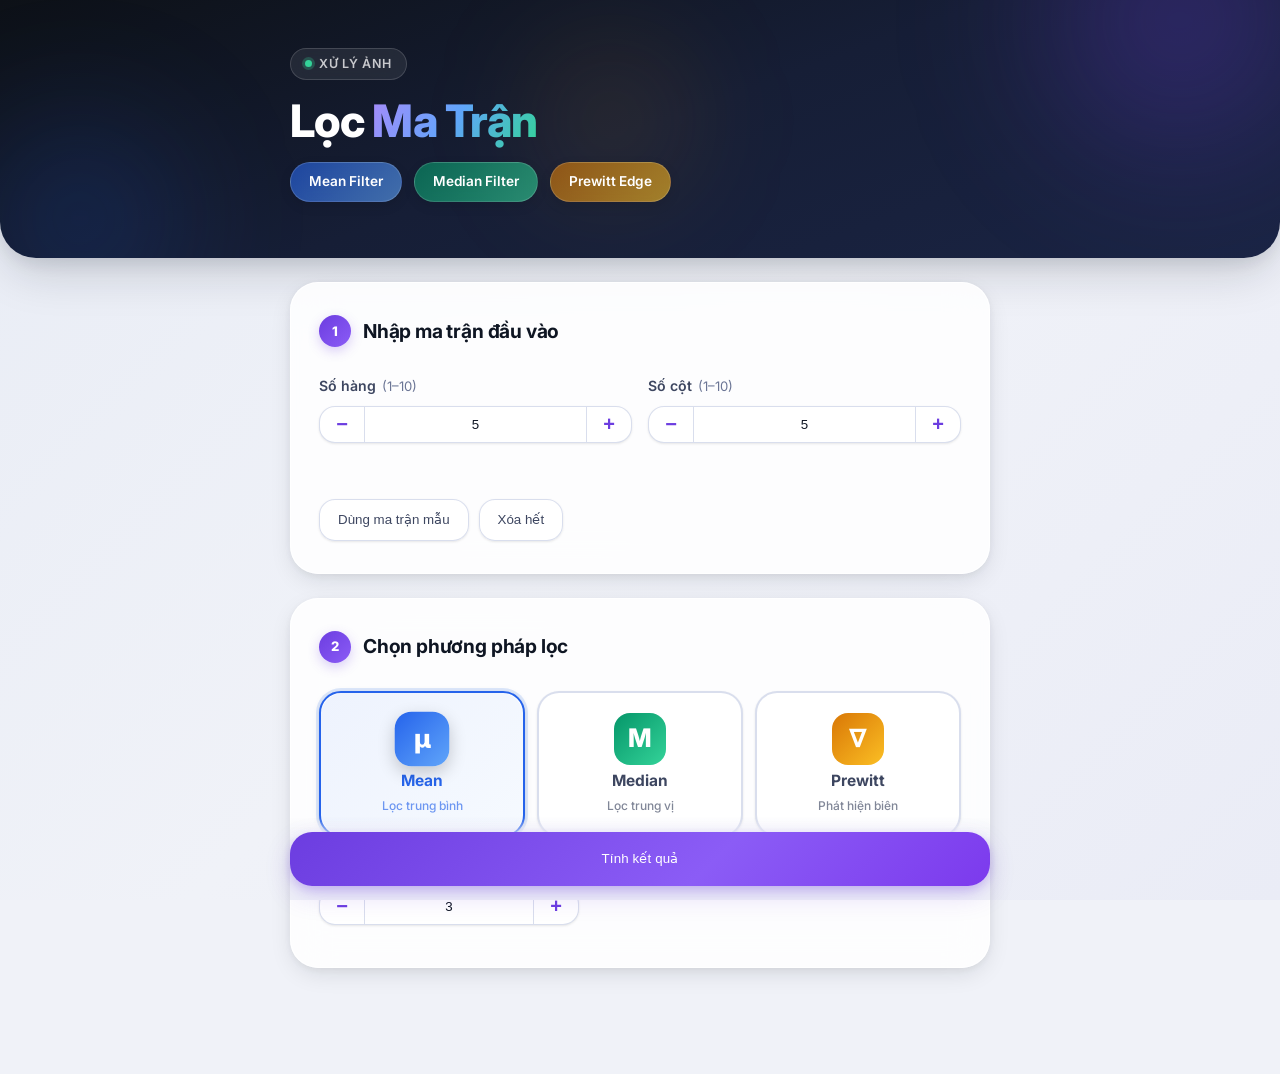
==== frontend/index.html @ 644b6570 "Add files via upload" ====
<!DOCTYPE html>
<html lang="vi">

<head>
    <meta charset="utf-8">
    <meta name="viewport" content="width=device-width, initial-scale=1, viewport-fit=cover">
    <title>Lọc Ma Trận — Mean · Median · Prewitt</title>
    <meta name="description" content="Công cụ lọc ma trận trực quan: Mean Filter, Median Filter và Prewitt Edge Detection với xem từng bước tính toán.">
    <link href="https://fonts.googleapis.com/css2?family=Inter:wght@400;500;600;700;800&display=swap" rel="stylesheet">
    <link rel="stylesheet" href="style.css">
</head>

<body>
    <!-- HERO HEADER -->
    <header class="hero">
        <div class="hero-bg-orb orb1"></div>
        <div class="hero-bg-orb orb2"></div>
        <div class="hero-bg-orb orb3"></div>
        <div class="wrap hero-content">
            <div class="hero-badge">
                <span class="badge-dot"></span>
                Xử lý ảnh
            </div>
            <h1>Lọc <span class="hero-accent">Ma Trận</span></h1>
            <div class="hero-chips">
                <span class="chip">Mean Filter</span>
                <span class="chip">Median Filter</span>
                <span class="chip">Prewitt Edge</span>
            </div>
        </div>
    </header>

    <main class="wrap">

        <!-- STEP 1: MATRIX INPUT -->
        <section class="card" id="step1">
            <h2>
                <span class="step-badge">1</span>
                Nhập ma trận đầu vào
            </h2>

            <div class="row">
                <div class="field-group">
                    <label for="rows">
                        Số hàng <span class="range-hint">(1–10)</span>
                    </label>
                    <div class="step">
                        <button type="button" class="step-btn" aria-label="Giảm số hàng">−</button>
                        <input id="rows" type="number" min="1" max="10" value="5">
                        <button type="button" class="step-btn" aria-label="Tăng số hàng">+</button>
                    </div>
                </div>
                <div class="field-group">
                    <label for="cols">
                        Số cột <span class="range-hint">(1–10)</span>
                    </label>
                    <div class="step">
                        <button type="button" class="step-btn" aria-label="Giảm số cột">−</button>
                        <input id="cols" type="number" min="1" max="10" value="5">
                        <button type="button" class="step-btn" aria-label="Tăng số cột">+</button>
                    </div>
                </div>
            </div>

            <div class="scroll">
                <div id="mat"></div>
            </div>

            <div class="actions">
                <button class="ghost" id="sample" type="button">Dùng ma trận mẫu</button>
                <button class="ghost ghost-danger" id="clear" type="button">Xóa hết</button>
            </div>
        </section>

        <!-- STEP 2: METHOD SELECT -->
        <section class="card" id="step2">
            <h2>
                <span class="step-badge">2</span>
                Chọn phương pháp lọc
            </h2>

            <div class="method-grid" role="group" aria-label="Phương pháp lọc">
                <button type="button" class="method-card" data-m="mean" aria-pressed="true">
                    <span class="method-icon mean-icon">μ</span>
                    <span class="method-name">Mean</span>
                    <span class="method-desc">Lọc trung bình</span>
                </button>
                <button type="button" class="method-card" data-m="median" aria-pressed="false">
                    <span class="method-icon median-icon">M</span>
                    <span class="method-name">Median</span>
                    <span class="method-desc">Lọc trung vị</span>
                </button>
                <button type="button" class="method-card" data-m="prewitt" aria-pressed="false">
                    <span class="method-icon prewitt-icon">∇</span>
                    <span class="method-name">Prewitt</span>
                    <span class="method-desc">Phát hiện biên</span>
                </button>
            </div>

            <div class="field-group" style="max-width:260px;margin-top:20px">
                <label for="k">
                    Kích thước cửa sổ k×k <span class="range-hint">(1–9)</span>
                </label>
                <div class="step">
                    <button type="button" class="step-btn" aria-label="Giảm k">−</button>
                    <input id="k" type="number" min="1" max="9" value="3">
                    <button type="button" class="step-btn" aria-label="Tăng k">+</button>
                </div>
            </div>
            <p class="hint" id="kn"></p>

            <div id="kers" hidden>
                <h3>Kernel Gx <span class="kernel-label">biên dọc</span></h3>
                <div class="scroll"><div id="gx"></div></div>
                <h3>Kernel Gy <span class="kernel-label">biên ngang</span></h3>
                <div class="scroll"><div id="gy"></div></div>
                <div class="actions">
                    <button class="ghost" id="rk" type="button">Đặt lại kernel Prewitt</button>
                </div>
                <p class="hint">Có thể sửa từng ô. Kernel được nhân trực tiếp với cửa sổ, không lật.</p>
            </div>
        </section>

        <!-- CTA BAR -->
        <div class="bar">
            <p id="err" role="alert"></p>
            <button class="cta" id="run" type="button">Tính kết quả</button>
        </div>

        <!-- RESULTS -->
        <section class="card result-card" id="out" hidden>
            <h2>
                <span class="step-badge result-badge">✓</span>
                Kết quả
            </h2>
            <div id="res"></div>
            <div class="divider"></div>
            <h3>Xem từng bước</h3>
            <p class="hint">Chạm vào một ô kết quả để xem cửa sổ và phép tính. Ô nét đứt là phần padding 0.</p>
            <div class="calc" id="detail" hidden></div>
        </section>
    </main>

    <script src="script.js"></script>
</body>

</html>
---- frontend/style.css ----
/* ================================================================
   DESIGN TOKENS
================================================================ */
:root {
  /* Colors — Light Mode */
  --bg: #f0f2f8;
  --bg-grad: linear-gradient(135deg, #e8ecf5 0%, #f0f2f8 50%, #eaecf6 100%);
  --card: rgba(255,255,255,0.85);
  --card-border: rgba(255,255,255,0.95);
  --ink: #0f1623;
  --ink-sub: #3d4660;
  --muted: #6b7595;
  --line: rgba(180,190,220,0.5);

  /* Accent palette */
  --a1: #6c3de0;   /* violet */
  --a2: #8b5cf6;
  --a3: #a78bfa;
  --a-glow: rgba(108,61,224,0.25);

  /* Method colors */
  --mean-a: #2563eb;
  --mean-b: #60a5fa;
  --median-a: #059669;
  --median-b: #34d399;
  --prewitt-a: #d97706;
  --prewitt-b: #fbbf24;

  /* Semantic */
  --cell: #ffffff;
  --pad: rgba(108,61,224,0.06);
  --hi: rgba(108,61,224,0.1);
  --hi-border: rgba(108,61,224,0.4);
  --err: #dc2626;
  --err-bg: rgba(220,38,38,0.08);
  --success: #059669;

  /* Hero */
  --hero1: #0d1117;
  --hero2: #161e36;
  --hero3: #1a2444;

  /* Shadows */
  --sh-xs: 0 1px 3px rgba(0,0,0,.06), 0 1px 2px rgba(0,0,0,.04);
  --sh-sm: 0 2px 8px rgba(0,0,0,.08), 0 1px 3px rgba(0,0,0,.05);
  --sh-md: 0 8px 24px -4px rgba(15,22,35,.12), 0 2px 8px rgba(15,22,35,.06);
  --sh-lg: 0 20px 48px -8px rgba(15,22,35,.18), 0 6px 16px rgba(15,22,35,.08);
  --sh-accent: 0 8px 24px -4px var(--a-glow), 0 2px 8px rgba(108,61,224,.15);

  --radius-sm: 10px;
  --radius-md: 16px;
  --radius-lg: 22px;
  --radius-xl: 28px;

  box-sizing: border-box;
  padding-top: env(safe-area-inset-top, 0px);
  padding-bottom: env(safe-area-inset-bottom, 0px);
}

/* Dark mode */
@media (prefers-color-scheme: dark) {
  :root:not([data-theme="light"]) {
    --bg: #070c18;
    --bg-grad: linear-gradient(135deg, #080d1c 0%, #0b1020 50%, #0a0f1e 100%);
    --card: rgba(16,22,40,0.80);
    --card-border: rgba(255,255,255,0.06);
    --ink: #edf0f9;
    --ink-sub: #b0bace;
    --muted: #7885a8;
    --line: rgba(255,255,255,0.07);
    --a1: #8b5cf6; --a2: #a78bfa; --a3: #c4b5fd;
    --a-glow: rgba(139,92,246,.30);
    --mean-a: #3b82f6; --mean-b: #93c5fd;
    --median-a: #10b981; --median-b: #6ee7b7;
    --prewitt-a: #f59e0b; --prewitt-b: #fcd34d;
    --cell: rgba(12,18,34,.90);
    --pad: rgba(139,92,246,.07);
    --hi: rgba(139,92,246,.15);
    --hi-border: rgba(139,92,246,.5);
    --err: #f87171; --err-bg: rgba(248,113,113,.1);
    --hero1: #04060d; --hero2: #08102a; --hero3: #0d1833;
    --sh-xs: 0 1px 3px rgba(0,0,0,.5); --sh-sm: 0 2px 8px rgba(0,0,0,.4);
    --sh-md: 0 8px 24px -4px rgba(0,0,0,.5), 0 2px 8px rgba(0,0,0,.3);
    --sh-lg: 0 20px 48px -8px rgba(0,0,0,.65), 0 6px 16px rgba(0,0,0,.4);
  }
}
:root[data-theme="dark"] {
  --bg: #070c18; --bg-grad: linear-gradient(135deg, #080d1c 0%, #0b1020 50%, #0a0f1e 100%);
  --card: rgba(16,22,40,0.80); --card-border: rgba(255,255,255,0.06);
  --ink: #edf0f9; --ink-sub: #b0bace; --muted: #7885a8; --line: rgba(255,255,255,0.07);
  --a1: #8b5cf6; --a2: #a78bfa; --a3: #c4b5fd; --a-glow: rgba(139,92,246,.30);
  --cell: rgba(12,18,34,.90); --pad: rgba(139,92,246,.07); --hi: rgba(139,92,246,.15);
  --hi-border: rgba(139,92,246,.5); --err: #f87171; --err-bg: rgba(248,113,113,.1);
  --hero1: #04060d; --hero2: #08102a; --hero3: #0d1833;
  --sh-md: 0 8px 24px -4px rgba(0,0,0,.5), 0 2px 8px rgba(0,0,0,.3);
  --sh-lg: 0 20px 48px -8px rgba(0,0,0,.65), 0 6px 16px rgba(0,0,0,.4);
}

/* ================================================================
   BASE
================================================================ */
html { scroll-padding-top: env(safe-area-inset-top, 0px); scroll-behavior: smooth; }
*, *::before, *::after { box-sizing: inherit; }
body {
  margin: 0;
  background: var(--bg-grad), var(--bg);
  background-attachment: fixed;
  color: var(--ink);
  font: 15px/1.6 'Inter', system-ui, -apple-system, 'Segoe UI', sans-serif;
  -webkit-font-smoothing: antialiased;
  min-height: 100dvh;
}
.wrap { max-width: 740px; margin: 0 auto; padding: 0 20px; }

/* ================================================================
   HERO HEADER
================================================================ */
.hero {
  position: relative;
  background: linear-gradient(160deg, var(--hero1) 0%, var(--hero2) 50%, var(--hero3) 100%);
  padding: 48px 0 56px;
  border-radius: 0 0 36px 36px;
  box-shadow: var(--sh-lg);
  overflow: hidden;
}

/* Animated background orbs */
.hero-bg-orb {
  position: absolute;
  border-radius: 50%;
  filter: blur(60px);
  animation: orb-float 8s ease-in-out infinite;
  pointer-events: none;
}
.orb1 {
  width: 400px; height: 400px;
  background: radial-gradient(circle, rgba(108,61,224,.35) 0%, transparent 70%);
  top: -180px; right: -100px;
  animation-delay: 0s;
}
.orb2 {
  width: 280px; height: 280px;
  background: radial-gradient(circle, rgba(37,99,235,.25) 0%, transparent 70%);
  bottom: -100px; left: -60px;
  animation-delay: -3s;
}
.orb3 {
  width: 200px; height: 200px;
  background: radial-gradient(circle, rgba(245,158,11,.2) 0%, transparent 70%);
  top: 20px; left: 40%;
  animation-delay: -5s;
}
@keyframes orb-float {
  0%, 100% { transform: translateY(0) scale(1); }
  50% { transform: translateY(-20px) scale(1.05); }
}

.hero-content { position: relative; z-index: 1; }

.hero-badge {
  display: inline-flex;
  align-items: center;
  gap: 7px;
  padding: 5px 14px;
  background: rgba(255,255,255,.08);
  border: 1px solid rgba(255,255,255,.15);
  border-radius: 999px;
  color: rgba(255,255,255,.75);
  font-size: .78rem;
  font-weight: 600;
  letter-spacing: .06em;
  text-transform: uppercase;
  margin-bottom: 16px;
  backdrop-filter: blur(8px);
}
.badge-dot {
  width: 7px; height: 7px;
  border-radius: 50%;
  background: #34d399;
  box-shadow: 0 0 0 3px rgba(52,211,153,.25);
  animation: pulse-dot 2s ease-in-out infinite;
}
@keyframes pulse-dot {
  0%, 100% { box-shadow: 0 0 0 3px rgba(52,211,153,.25); }
  50% { box-shadow: 0 0 0 6px rgba(52,211,153,.1); }
}

.hero h1 {
  margin: 0 0 10px;
  font-size: clamp(2rem, 5vw, 2.8rem);
  font-weight: 800;
  line-height: 1.15;
  color: #fff;
  letter-spacing: -.02em;
}
.hero-accent {
  background: linear-gradient(120deg, #a78bfa, #60a5fa, #34d399);
  -webkit-background-clip: text;
  -webkit-text-fill-color: transparent;
  background-clip: text;
}
.hero p {
  margin: 0 0 20px;
  color: rgba(255,255,255,.6);
  font-size: .97rem;
  max-width: 48ch;
  line-height: 1.65;
}

.hero-chips { display: flex; flex-wrap: wrap; gap: 12px; margin-top: 15px; }
.chip {
  padding: 8px 18px;
  border-radius: 999px;
  color: #fff;
  font-size: .85rem;
  font-weight: 600;
  backdrop-filter: blur(8px);
  transition: all .25s ease;
  box-shadow: 0 4px 12px rgba(0,0,0,0.1);
  border: 1px solid rgba(255,255,255,0.15);
}
.chip:nth-child(1) { background: linear-gradient(135deg, rgba(37,99,235,.6), rgba(96,165,250,.6)); }
.chip:nth-child(2) { background: linear-gradient(135deg, rgba(5,150,105,.6), rgba(52,211,153,.6)); }
.chip:nth-child(3) { background: linear-gradient(135deg, rgba(217,119,6,.6), rgba(251,191,36,.6)); }
.chip:hover { transform: translateY(-2px) scale(1.03); box-shadow: 0 6px 16px rgba(0,0,0,0.2); filter: brightness(1.15); }

/* ================================================================
   CARDS
================================================================ */
main { padding-top: 6px; padding-bottom: 40px; }

.card {
  background: var(--card);
  backdrop-filter: blur(20px);
  -webkit-backdrop-filter: blur(20px);
  border: 1px solid var(--card-border);
  border-radius: var(--radius-xl);
  padding: 32px 28px;
  margin: 24px 0;
  box-shadow: var(--sh-md);
  transition: box-shadow .3s ease, transform .3s ease;
}
.card:hover { box-shadow: var(--sh-lg); transform: translateY(-2px); }

h2 {
  display: flex;
  align-items: center;
  gap: 12px;
  margin: 0 0 28px;
  font-size: 1.2rem;
  font-weight: 700;
  color: var(--ink);
  letter-spacing: -.01em;
}
h3 {
  display: flex;
  align-items: center;
  gap: 8px;
  margin: 22px 0 12px;
  font-size: .95rem;
  font-weight: 700;
  color: var(--ink-sub);
}

/* Step badge */
.step-badge {
  display: grid;
  place-items: center;
  width: 32px; height: 32px;
  border-radius: 50%;
  background: linear-gradient(135deg, var(--a1), var(--a2));
  color: #fff;
  font-size: .82rem;
  font-weight: 800;
  flex-shrink: 0;
  box-shadow: 0 4px 12px var(--a-glow);
}
.result-badge {
  background: linear-gradient(135deg, var(--success), #34d399);
  box-shadow: 0 4px 12px rgba(5,150,105,.3);
}

/* ================================================================
   FORM ELEMENTS
================================================================ */
.field-group { display: flex; flex-direction: column; gap: 8px; }
label {
  display: flex;
  align-items: center;
  gap: 6px;
  font-weight: 600;
  font-size: .88rem;
  color: var(--ink-sub);
}
.range-hint {
  font-weight: 400;
  color: var(--muted);
  font-size: .82rem;
}

.row { display: flex; gap: 16px; flex-wrap: wrap; margin-bottom: 20px; }
.row > .field-group { flex: 1; min-width: 140px; }

/* Stepper */
.step {
  display: flex;
  align-items: stretch;
  border-radius: var(--radius-md);
  border: 1.5px solid var(--line);
  background: var(--cell);
  overflow: hidden;
  box-shadow: var(--sh-xs);
  transition: border-color .2s, box-shadow .2s;
}
.step:focus-within {
  border-color: var(--a2);
  box-shadow: 0 0 0 3px var(--a-glow);
}
.step-btn {
  width: 44px;
  flex-shrink: 0;
  border: none;
  background: transparent;
  color: var(--a1);
  font-size: 1.25rem;
  font-weight: 700;
  cursor: pointer;
  transition: background .15s, color .15s;
  display: grid;
  place-items: center;
}
.step-btn:hover { background: var(--hi); }
.step-btn:active { background: var(--a1); color: #fff; }
.step input {
  flex: 1;
  min-width: 0;
  border: none;
  border-left: 1.5px solid var(--line);
  border-right: 1.5px solid var(--line);
  text-align: center;
  font: 700 1rem inherit;
  background: var(--cell);
  color: var(--ink);
  padding: 10px 4px;
}
.step input:focus { outline: none; }

/* ================================================================
   MATRIX / GRID
================================================================ */
.scroll { overflow-x: auto; padding: 8px 2px; }
.grid {
  display: grid;
  grid-template-columns: repeat(var(--c), minmax(50px, 80px));
  gap: 6px;
  width: max-content;
  margin: 0 auto;
}
.grid input, .grid .c {
  height: 50px;
  min-width: 0;
  border: 1.5px solid var(--line);
  border-radius: var(--radius-sm);
  background: var(--cell);
  color: var(--ink);
  text-align: center;
  font: 700 .95rem/1 inherit;
  font-variant-numeric: tabular-nums;
  display: flex;
  align-items: center;
  justify-content: center;
  padding: 0 4px;
  box-shadow: var(--sh-xs);
  transition: transform .12s, box-shadow .12s, border-color .18s;
}
.grid input:focus-visible { transform: translateY(-2px); box-shadow: var(--sh-sm), 0 0 0 3px var(--a-glow); border-color: var(--a2); }
.grid button.c { cursor: pointer; }
.grid button.c:hover { box-shadow: var(--sh-md); transform: translateY(-2px); border-color: var(--a2); }
.grid button.c:active { transform: translateY(0); }
.grid .c.pad { background: var(--pad); color: var(--muted); border-style: dashed; box-shadow: none; }
.grid .c.mid { background: var(--hi); border-color: var(--hi-border); box-shadow: 0 0 0 3px rgba(108,61,224,.12); }
.grid.final .c { border-color: var(--a2); border-width: 2px; box-shadow: var(--sh-xs), 0 0 0 3px rgba(108,61,224,.08); }

input[type=number] { -moz-appearance: textfield; }
input::-webkit-inner-spin-button, input::-webkit-outer-spin-button { -webkit-appearance: none; margin: 0; }
button:focus-visible, input:focus-visible { outline: 3px solid var(--a2); outline-offset: 2px; }

/* ================================================================
   ACTION BUTTONS
================================================================ */
.actions { display: flex; gap: 10px; flex-wrap: wrap; margin-top: 20px; }
.ghost {
  display: inline-flex;
  align-items: center;
  gap: 7px;
  min-height: 42px;
  padding: 0 18px;
  border-radius: var(--radius-md);
  border: 1.5px solid var(--line);
  background: var(--card);
  color: var(--ink-sub);
  font: 600 .88rem inherit;
  cursor: pointer;
  box-shadow: var(--sh-xs);
  transition: background .18s, border-color .18s, color .18s, transform .15s, box-shadow .15s;
}
.ghost:hover {
  background: var(--hi);
  border-color: var(--a2);
  color: var(--a1);
  transform: translateY(-1px);
  box-shadow: var(--sh-sm);
}
.ghost:active { transform: translateY(0); }
.ghost-danger:hover { background: var(--err-bg); border-color: var(--err); color: var(--err); }

/* ================================================================
   METHOD SELECTION CARDS
================================================================ */
.method-grid {
  display: grid;
  grid-template-columns: repeat(3, 1fr);
  gap: 12px;
  margin-bottom: 4px;
}
.method-card {
  position: relative;
  display: flex;
  flex-direction: column;
  align-items: center;
  gap: 8px;
  padding: 20px 12px;
  border: 2px solid var(--line);
  border-radius: var(--radius-lg);
  background: var(--cell);
  color: var(--ink-sub);
  cursor: pointer;
  font: inherit;
  transition: all .22s ease;
  box-shadow: var(--sh-xs);
  overflow: hidden;
}
.method-card::before {
  content: '';
  position: absolute;
  inset: 0;
  opacity: 0;
  border-radius: inherit;
  transition: opacity .22s;
}
.method-card[data-m="mean"]::before { background: linear-gradient(135deg, rgba(37,99,235,.08), rgba(96,165,250,.06)); }
.method-card[data-m="median"]::before { background: linear-gradient(135deg, rgba(5,150,105,.08), rgba(52,211,153,.06)); }
.method-card[data-m="prewitt"]::before { background: linear-gradient(135deg, rgba(217,119,6,.1), rgba(251,191,36,.06)); }

.method-card:hover { transform: translateY(-3px); box-shadow: var(--sh-md); border-color: var(--line); }
.method-card:hover::before { opacity: 1; }

.method-card[aria-pressed="true"] { border-width: 2px; }
.method-card[data-m="mean"][aria-pressed="true"] { border-color: var(--mean-a); box-shadow: var(--sh-sm), 0 0 0 3px rgba(37,99,235,.15); color: var(--mean-a); }
.method-card[data-m="mean"][aria-pressed="true"]::before { opacity: 1; }
.method-card[data-m="median"][aria-pressed="true"] { border-color: var(--median-a); box-shadow: var(--sh-sm), 0 0 0 3px rgba(5,150,105,.15); color: var(--median-a); }
.method-card[data-m="median"][aria-pressed="true"]::before { opacity: 1; }
.method-card[data-m="prewitt"][aria-pressed="true"] { border-color: var(--prewitt-a); box-shadow: var(--sh-sm), 0 0 0 3px rgba(217,119,6,.15); color: var(--prewitt-a); }
.method-card[data-m="prewitt"][aria-pressed="true"]::before { opacity: 1; }

.method-icon {
  display: grid;
  place-items: center;
  width: 52px; height: 52px;
  border-radius: var(--radius-md);
  font-size: 1.6rem;
  font-weight: 800;
  transition: all .22s;
}
.mean-icon { background: linear-gradient(135deg, var(--mean-a), var(--mean-b)); color: #fff; }
.median-icon { background: linear-gradient(135deg, var(--median-a), var(--median-b)); color: #fff; }
.prewitt-icon { background: linear-gradient(135deg, var(--prewitt-a), var(--prewitt-b)); color: #fff; }

.method-card[aria-pressed="true"] .method-icon { box-shadow: 0 6px 16px rgba(0,0,0,.2); transform: scale(1.05); }

.method-name {
  font-size: .97rem;
  font-weight: 700;
  line-height: 1;
}
.method-desc {
  font-size: .75rem;
  font-weight: 500;
  opacity: .65;
  text-align: center;
}

/* Kernel labels */
.kernel-label {
  font-size: .78rem;
  font-weight: 500;
  color: var(--muted);
  padding: 2px 8px;
  background: var(--pad);
  border-radius: 999px;
  margin-left: 4px;
}

/* ================================================================
   STICKY CTA BAR
================================================================ */
.bar {
  position: sticky;
  bottom: 0;
  padding: 14px 0 calc(14px + env(safe-area-inset-bottom, 0px));
  background: linear-gradient(to bottom, transparent, var(--bg) 28%);
  z-index: 10;
}
.cta {
  width: 100%;
  min-height: 54px;
  border: none;
  border-radius: var(--radius-lg);
  background: linear-gradient(135deg, var(--a1), var(--a2) 60%, #7c3aed);
  color: #fff;
  font: 700 1.05rem inherit;
  cursor: pointer;
  letter-spacing: .01em;
  box-shadow: 0 10px 28px -4px var(--a-glow), 0 4px 10px rgba(108,61,224,.2);
  transition: transform .18s, box-shadow .18s, filter .18s;
  display: flex;
  align-items: center;
  justify-content: center;
  gap: 10px;
}
.cta:hover {
  transform: translateY(-2px);
  box-shadow: 0 16px 36px -4px var(--a-glow), 0 6px 14px rgba(108,61,224,.25);
  filter: brightness(1.06);
}
.cta:active { transform: translateY(0); filter: brightness(.97); }

/* ================================================================
   ERROR
================================================================ */
#err {
  color: var(--err);
  font-weight: 600;
  font-size: .9rem;
  margin: 0 0 10px;
  padding: 10px 14px;
  background: var(--err-bg);
  border-radius: var(--radius-md);
  border: 1.5px solid rgba(220,38,38,.25);
  display: none;
}
#err:not(:empty) { display: block; }

/* ================================================================
   HINTS
================================================================ */
.hint {
  color: var(--muted);
  font-size: .83rem;
  margin: 10px 0 0;
  line-height: 1.55;
}

/* ================================================================
   RESULT CARD
================================================================ */
.result-card { animation: slide-up .35s ease both; }
@keyframes slide-up {
  from { opacity: 0; transform: translateY(16px); }
  to { opacity: 1; transform: translateY(0); }
}
.divider {
  height: 1px;
  background: linear-gradient(to right, transparent, var(--line), transparent);
  margin: 20px 0;
}

/* ================================================================
   CALC DETAIL
================================================================ */
.calc {
  margin-top: 16px;
  padding: 18px;
  border-radius: var(--radius-md);
  background: var(--pad);
  border: 1px solid var(--hi-border);
  overflow-wrap: anywhere;
  animation: slide-up .2s ease;
}
.calc p { margin: 8px 0 0; font-size: .9rem; }
.calc b { font-variant-numeric: tabular-nums; color: var(--a1); }
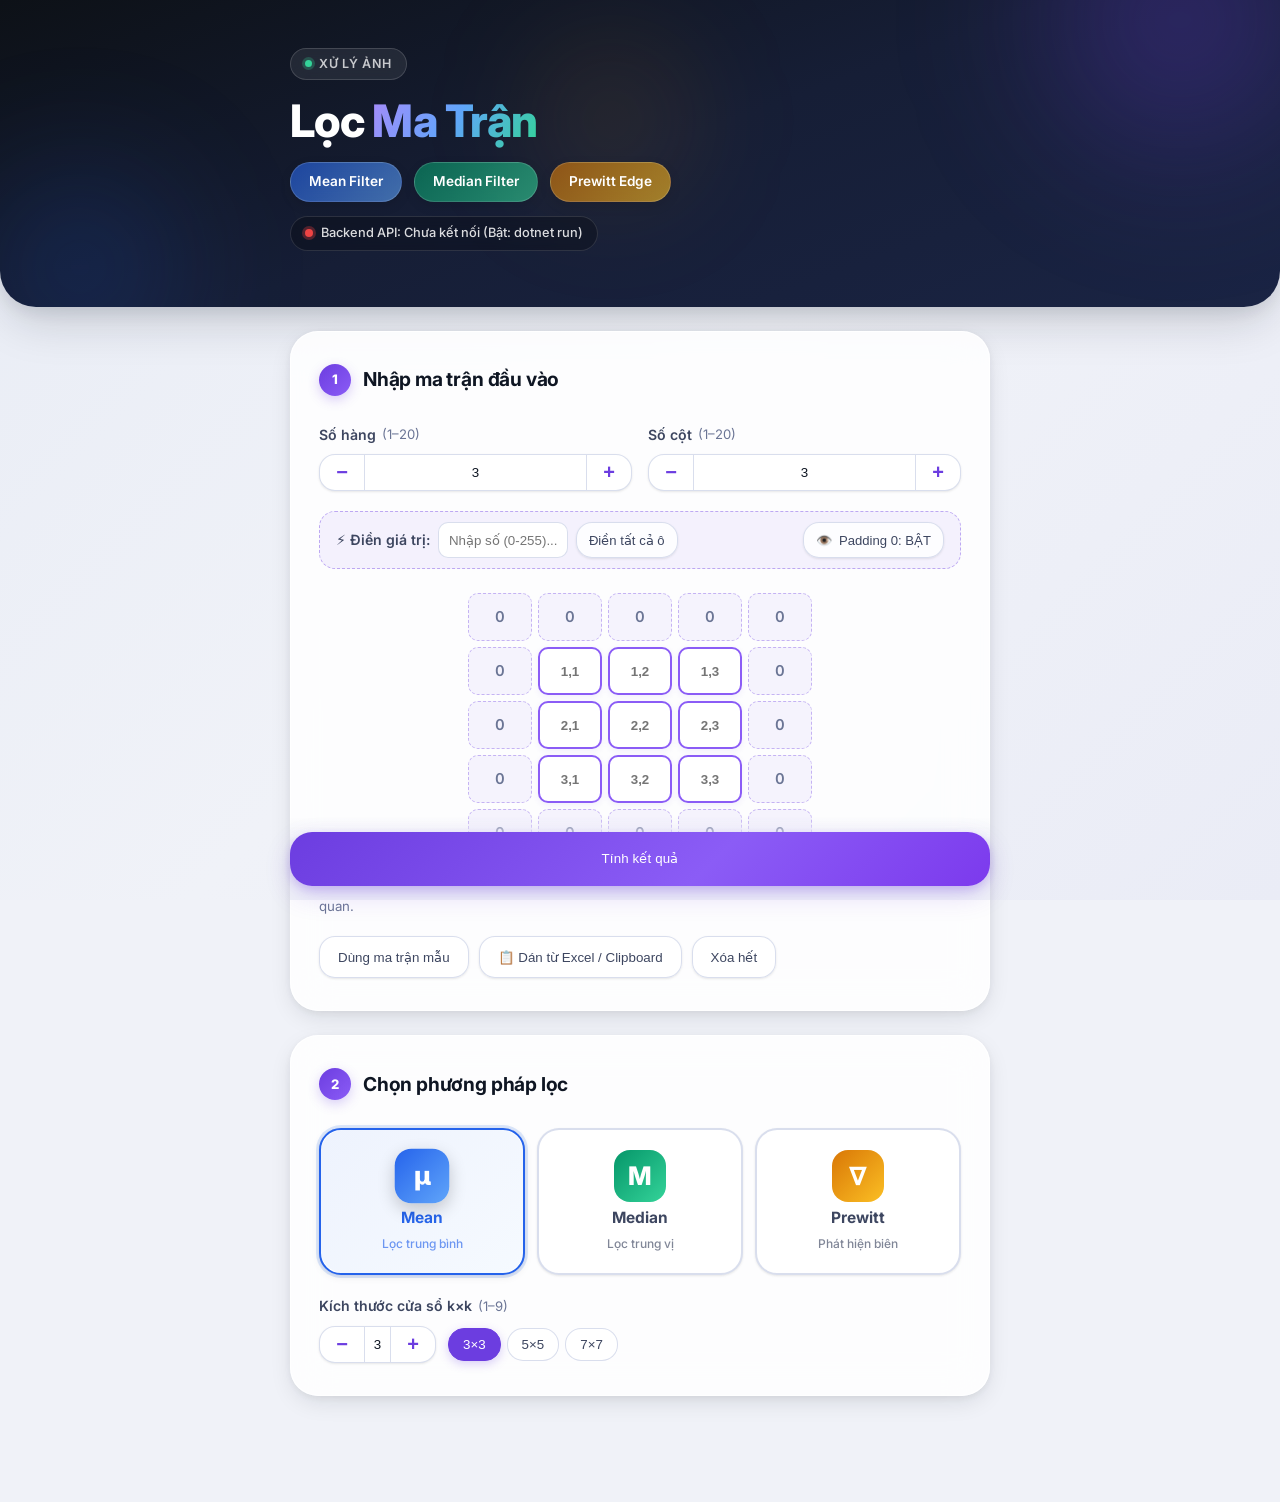
==== commit 04ec763f: "feat: sua loi go ma tran tren mobile, them mau Prewitt cheo vo ghi va nut hoan doi Gx Gy" ====
--- a/frontend/index.html
+++ b/frontend/index.html
@@ -27,6 +27,10 @@
                 <span class="chip">Median Filter</span>
                 <span class="chip">Prewitt Edge</span>
             </div>
+            <div class="api-status-pill" id="apiStatusBadge">
+                <span class="status-indicator offline" id="statusDot"></span>
+                <span id="apiStatusText">Đang kiểm tra kết nối Backend API...</span>
+            </div>
         </div>
     </header>
 
@@ -42,32 +46,47 @@
             <div class="row">
                 <div class="field-group">
                     <label for="rows">
-                        Số hàng <span class="range-hint">(1–10)</span>
+                        Số hàng <span class="range-hint">(1–20)</span>
                     </label>
                     <div class="step">
-                        <button type="button" class="step-btn" aria-label="Giảm số hàng">−</button>
-                        <input id="rows" type="number" min="1" max="10" value="5">
-                        <button type="button" class="step-btn" aria-label="Tăng số hàng">+</button>
+                        <button type="button" class="step-btn" id="btnDecRows" aria-label="Giảm số hàng">−</button>
+                        <input id="rows" type="number" min="1" max="20" value="3">
+                        <button type="button" class="step-btn" id="btnIncRows" aria-label="Tăng số hàng">+</button>
                     </div>
                 </div>
                 <div class="field-group">
                     <label for="cols">
-                        Số cột <span class="range-hint">(1–10)</span>
+                        Số cột <span class="range-hint">(1–20)</span>
                     </label>
                     <div class="step">
-                        <button type="button" class="step-btn" aria-label="Giảm số cột">−</button>
-                        <input id="cols" type="number" min="1" max="10" value="5">
-                        <button type="button" class="step-btn" aria-label="Tăng số cột">+</button>
-                    </div>
-                </div>
+                        <button type="button" class="step-btn" id="btnDecCols" aria-label="Giảm số cột">−</button>
+                        <input id="cols" type="number" min="1" max="20" value="3">
+                        <button type="button" class="step-btn" id="btnIncCols" aria-label="Tăng số cột">+</button>
+                    </div>
+                </div>
+            </div>
+
+            <!-- QUICK FILL TOOLBAR -->
+            <div class="fill-toolbar">
+                <div class="fill-input-group">
+                    <span class="toolbar-label">⚡ Điền giá trị:</span>
+                    <input id="fillVal" type="number" min="0" max="255" placeholder="Nhập số (0-255)..." class="mini-input">
+                    <button class="ghost ghost-sm" id="btnFillAll" type="button" title="Điền toàn bộ các ô trong ma trận bằng số này">Điền tất cả ô</button>
+                </div>
+                <button class="ghost ghost-sm" id="btnTogglePad" type="button" aria-pressed="true" title="Bật/Tắt hiển thị các vòng số 0 bao quanh ma trận">
+                    <span id="padToggleIcon">👁️</span> <span id="padToggleText">Padding 0: BẬT</span>
+                </button>
             </div>
 
             <div class="scroll">
                 <div id="mat"></div>
             </div>
+            <p class="hint" id="padHint">💡 Các ô nét đứt bao quanh là <b>Padding 0</b>. Bạn có thể chạm/bấm vào bất kỳ ô nào để xem cửa sổ trượt liên quan.</p>
+            <div id="selectedWindowInfo" class="window-info-badge" hidden></div>
 
             <div class="actions">
                 <button class="ghost" id="sample" type="button">Dùng ma trận mẫu</button>
+                <button class="ghost" id="pasteExcel" type="button">📋 Dán từ Excel / Clipboard</button>
                 <button class="ghost ghost-danger" id="clear" type="button">Xóa hết</button>
             </div>
         </section>
@@ -97,46 +116,90 @@
                 </button>
             </div>
 
-            <div class="field-group" style="max-width:260px;margin-top:20px">
+            <div class="field-group" style="margin-top:20px">
                 <label for="k">
                     Kích thước cửa sổ k×k <span class="range-hint">(1–9)</span>
                 </label>
-                <div class="step">
-                    <button type="button" class="step-btn" aria-label="Giảm k">−</button>
-                    <input id="k" type="number" min="1" max="9" value="3">
-                    <button type="button" class="step-btn" aria-label="Tăng k">+</button>
-                </div>
-            </div>
-            <p class="hint" id="kn"></p>
+                <div style="display: flex; gap: 12px; align-items: center; flex-wrap: wrap;">
+                    <div class="step" style="max-width: 170px;">
+                        <button type="button" class="step-btn" id="btnDecK" aria-label="Giảm k">−</button>
+                        <input id="k" type="number" min="1" max="9" value="3">
+                        <button type="button" class="step-btn" id="btnIncK" aria-label="Tăng k">+</button>
+                    </div>
+                    <div class="quick-k-chips" role="group" aria-label="Chọn nhanh cửa sổ">
+                        <button type="button" class="k-chip active" data-k="3">3×3</button>
+                        <button type="button" class="k-chip" data-k="5">5×5</button>
+                        <button type="button" class="k-chip" data-k="7">7×7</button>
+                    </div>
+                </div>
+            </div>
 
             <div id="kers" hidden>
-                <h3>Kernel Gx <span class="kernel-label">biên dọc</span></h3>
-                <div class="scroll"><div id="gx"></div></div>
-                <h3>Kernel Gy <span class="kernel-label">biên ngang</span></h3>
-                <div class="scroll"><div id="gy"></div></div>
-                <div class="actions">
-                    <button class="ghost" id="rk" type="button">Đặt lại kernel Prewitt</button>
-                </div>
-                <p class="hint">Có thể sửa từng ô. Kernel được nhân trực tiếp với cửa sổ, không lật.</p>
+                <div class="prewitt-toolbar">
+                    <span class="toolbar-label">⚡ Mẫu mặt nạ:</span>
+                    <div class="prewitt-presets" role="group" aria-label="Mẫu mặt nạ Prewitt">
+                        <button type="button" class="preset-chip active" id="btnPrewittStd" title="Mặt nạ chuẩn: Gx dọc, Gy ngang">Chuẩn (Ngang / Dọc)</button>
+                        <button type="button" class="preset-chip" id="btnPrewittDiag" title="Mặt nạ chéo: Gx chéo chính, Gy chéo phụ theo vở ghi">Biên chéo (Vở ghi)</button>
+                        <button type="button" class="preset-chip" id="btnSwapGxGy" title="Hoán đổi ma trận Gx và Gy cho nhau">⇄ Đổi chỗ Gx ↔ Gy</button>
+                        <button type="button" class="preset-chip" id="rk" title="Khôi phục mặt nạ về ban đầu">Đặt lại mặc định</button>
+                    </div>
+                </div>
+
+                <div class="kernel-wrapper">
+                    <div class="kernel-box">
+                        <h3>Kernel Gx <span class="kernel-label" id="labelGx">biên dọc</span></h3>
+                        <div class="scroll"><div id="gx"></div></div>
+                    </div>
+                    <div class="kernel-box">
+                        <h3>Kernel Gy <span class="kernel-label" id="labelGy">biên ngang</span></h3>
+                        <div class="scroll"><div id="gy"></div></div>
+                    </div>
+                </div>
+                <p class="hint">💡 Bạn có thể bấm chọn mẫu nhanh ở trên hoặc tự do sửa từng ô. <b>Quy ước tích chập Prewitt:</b> kernel được lật 180° trước khi nhân với cửa sổ.</p>
             </div>
         </section>
 
         <!-- CTA BAR -->
         <div class="bar">
             <p id="err" role="alert"></p>
-            <button class="cta" id="run" type="button">Tính kết quả</button>
+            <button class="cta" id="run" type="button">
+                <span id="runSpinner" class="spinner"></span>
+                <span id="runBtnText">Tính kết quả</span>
+            </button>
         </div>
 
         <!-- RESULTS -->
         <section class="card result-card" id="out" hidden>
             <h2>
                 <span class="step-badge result-badge">✓</span>
-                Kết quả
+                Kết quả tính toán
             </h2>
-            <div id="res"></div>
+
+            <div class="result-toolbar">
+                <div class="toolbar-left">
+                    <span class="toolbar-label">Chế độ hiển thị:</span>
+                    <div class="format-toggle" role="group" aria-label="Định dạng hiển thị">
+                        <button type="button" class="toggle-btn active" data-fmt="roundedInt">Số nguyên (14)</button>
+                        <button type="button" class="toggle-btn" data-fmt="rounded1">Làm tròn 1 số (14.2)</button>
+                        <button type="button" class="toggle-btn" data-fmt="exact">Phân số chính xác (128/9)</button>
+                    </div>
+                </div>
+                <div class="toolbar-right">
+                    <button type="button" class="toggle-btn toggle-heatmap active" id="btnToggleHeatmap" title="Tô màu phân biệt theo giá trị ô (các số giống nhau cùng màu)">
+                        <span id="heatmapIcon">🎨</span> <span id="heatmapText">Màu trực quan: BẬT</span>
+                    </button>
+                </div>
+            </div>
+
+            <div id="warningsBox" class="warning-box" hidden></div>
+
+            <div class="scroll">
+                <div id="res"></div>
+            </div>
+
             <div class="divider"></div>
-            <h3>Xem từng bước</h3>
-            <p class="hint">Chạm vào một ô kết quả để xem cửa sổ và phép tính. Ô nét đứt là phần padding 0.</p>
+            <h3>Xem từng bước tính toán chi tiết</h3>
+            <p class="hint">Chạm vào một ô trong ma trận kết quả ở trên để xem cửa sổ tương ứng và phép tính chi tiết. Ô nét đứt là phần padding 0 ngoài biên.</p>
             <div class="calc" id="detail" hidden></div>
         </section>
     </main>
--- a/frontend/style.css
+++ b/frontend/style.css
@@ -348,32 +348,56 @@
 /* ================================================================
    MATRIX / GRID
 ================================================================ */
-.scroll { overflow-x: auto; padding: 8px 2px; }
+.scroll {
+  overflow-x: auto;
+  padding: 8px 2px;
+  -webkit-overflow-scrolling: touch;
+}
 .grid {
   display: grid;
-  grid-template-columns: repeat(var(--c), minmax(50px, 80px));
-  gap: 6px;
+  grid-template-columns: repeat(var(--c), minmax(var(--cell-size, 34px), var(--cell-max, 64px)));
+  gap: var(--cell-gap, 6px);
   width: max-content;
+  max-width: 100%;
   margin: 0 auto;
 }
-.grid input, .grid .c {
-  height: 50px;
+.grid .c {
+  height: var(--cell-height, 48px);
   min-width: 0;
   border: 1.5px solid var(--line);
   border-radius: var(--radius-sm);
   background: var(--cell);
   color: var(--ink);
   text-align: center;
-  font: 700 .95rem/1 inherit;
+  font: 700 .92rem/1 inherit;
   font-variant-numeric: tabular-nums;
   display: flex;
   align-items: center;
   justify-content: center;
-  padding: 0 4px;
+  padding: 0 3px;
   box-shadow: var(--sh-xs);
-  transition: transform .12s, box-shadow .12s, border-color .18s;
-}
-.grid input:focus-visible { transform: translateY(-2px); box-shadow: var(--sh-sm), 0 0 0 3px var(--a-glow); border-color: var(--a2); }
+  transition: transform .12s, box-shadow .12s, border-color .18s, background-color .25s ease, color .2s ease;
+}
+.grid input {
+  height: var(--cell-height, 48px);
+  min-width: 0;
+  width: 100%;
+  border: 1.5px solid var(--line);
+  border-radius: var(--radius-sm);
+  background: var(--cell);
+  color: var(--ink);
+  text-align: center;
+  font: 700 .92rem/1 inherit;
+  font-variant-numeric: tabular-nums;
+  display: block; /* Tránh bug display:flex trên input của WebKit/Mobile */
+  padding: 0 3px;
+  box-shadow: var(--sh-xs);
+  touch-action: manipulation;
+  -webkit-user-select: text;
+  user-select: text;
+  transition: box-shadow .12s, border-color .18s, background-color .25s ease, color .2s ease;
+}
+.grid input:focus-visible { box-shadow: var(--sh-sm), 0 0 0 3px var(--a-glow); border-color: var(--a2); }
 .grid button.c { cursor: pointer; }
 .grid button.c:hover { box-shadow: var(--sh-md); transform: translateY(-2px); border-color: var(--a2); }
 .grid button.c:active { transform: translateY(0); }
@@ -493,12 +517,78 @@
 /* Kernel labels */
 .kernel-label {
   font-size: .78rem;
-  font-weight: 500;
-  color: var(--muted);
-  padding: 2px 8px;
+  font-weight: 600;
+  color: var(--a1);
+  padding: 3px 10px;
+  background: var(--hi);
+  border: 1px solid var(--hi-border);
+  border-radius: 999px;
+  margin-left: 6px;
+}
+
+/* ================================================================
+   PREWITT TOOLBAR & PRESETS
+================================================================ */
+.prewitt-toolbar {
+  display: flex;
+  align-items: center;
+  justify-content: space-between;
+  flex-wrap: wrap;
+  gap: 10px;
+  margin: 16px 0 16px;
+  padding: 10px 14px;
   background: var(--pad);
-  border-radius: 999px;
-  margin-left: 4px;
+  border: 1.5px dashed var(--hi-border);
+  border-radius: var(--radius-md);
+}
+.prewitt-presets {
+  display: flex;
+  align-items: center;
+  gap: 8px;
+  flex-wrap: wrap;
+}
+.preset-chip {
+  border: 1.5px solid var(--line);
+  background: var(--cell);
+  color: var(--ink-sub);
+  padding: 6px 12px;
+  border-radius: var(--radius-sm);
+  font: 600 .82rem inherit;
+  cursor: pointer;
+  transition: all .16s ease;
+  box-shadow: var(--sh-xs);
+}
+.preset-chip:hover {
+  background: var(--hi);
+  border-color: var(--a2);
+  color: var(--a1);
+  transform: translateY(-1px);
+}
+.preset-chip.active {
+  background: var(--a1);
+  color: #fff;
+  border-color: var(--a1);
+  box-shadow: 0 3px 10px var(--a-glow);
+}
+.kernel-wrapper {
+  display: grid;
+  grid-template-columns: repeat(auto-fit, minmax(260px, 1fr));
+  gap: 16px;
+  margin-top: 14px;
+}
+.kernel-box {
+  background: var(--cell);
+  border: 1.5px solid var(--line);
+  border-radius: var(--radius-md);
+  padding: 14px;
+  box-shadow: var(--sh-xs);
+}
+.kernel-box h3 {
+  margin: 0 0 12px;
+  font-size: .95rem;
+  display: flex;
+  align-items: center;
+  justify-content: space-between;
 }
 
 /* ================================================================
@@ -588,4 +678,466 @@
   animation: slide-up .2s ease;
 }
 .calc p { margin: 8px 0 0; font-size: .9rem; }
-.calc b { font-variant-numeric: tabular-nums; color: var(--a1); }
+.calc b { font-variant-numeric: tabular-nums; color: var(--a1); }
+
+/* ================================================================
+   API STATUS PILL
+================================================================ */
+.api-status-pill {
+  display: inline-flex;
+  align-items: center;
+  gap: 8px;
+  margin-top: 14px;
+  padding: 6px 14px;
+  border-radius: 999px;
+  background: rgba(0, 0, 0, 0.25);
+  backdrop-filter: blur(8px);
+  border: 1px solid rgba(255, 255, 255, 0.12);
+  color: rgba(255, 255, 255, 0.85);
+  font-size: .8rem;
+  font-weight: 500;
+}
+.status-indicator {
+  width: 8px;
+  height: 8px;
+  border-radius: 50%;
+  display: inline-block;
+  flex-shrink: 0;
+}
+.status-indicator.online {
+  background: #10b981;
+  box-shadow: 0 0 0 3px rgba(16, 185, 129, 0.35);
+  animation: pulse-dot 2s infinite;
+}
+.status-indicator.offline {
+  background: #ef4444;
+  box-shadow: 0 0 0 3px rgba(239, 68, 68, 0.3);
+}
+
+/* ================================================================
+   RESULT TOOLBAR & TOGGLE
+================================================================ */
+.result-toolbar {
+  display: flex;
+  align-items: center;
+  justify-content: space-between;
+  flex-wrap: wrap;
+  gap: 12px;
+  margin-bottom: 18px;
+  padding: 12px 16px;
+  background: var(--pad);
+  border: 1px solid var(--line);
+  border-radius: var(--radius-md);
+}
+.toolbar-left {
+  display: flex;
+  align-items: center;
+  gap: 12px;
+  flex-wrap: wrap;
+}
+.toolbar-right {
+  display: flex;
+  align-items: center;
+  gap: 8px;
+}
+.toolbar-label {
+  font-size: .88rem;
+  font-weight: 600;
+  color: var(--ink-sub);
+}
+.format-toggle {
+  display: flex;
+  background: var(--cell);
+  padding: 3px;
+  border-radius: 999px;
+  border: 1px solid var(--line);
+  box-shadow: var(--sh-xs);
+  gap: 4px;
+}
+.toggle-btn {
+  border: 1.5px solid transparent;
+  background: transparent;
+  color: var(--muted);
+  padding: 6px 14px;
+  border-radius: 999px;
+  font: 600 .8rem inherit;
+  cursor: pointer;
+  transition: all .18s ease;
+  display: inline-flex;
+  align-items: center;
+  gap: 6px;
+}
+.toggle-btn:hover {
+  color: var(--ink);
+}
+.toggle-btn.active {
+  background: var(--a1);
+  color: #fff;
+  border-color: var(--a1);
+  box-shadow: 0 2px 8px var(--a-glow);
+}
+.toggle-heatmap {
+  background: var(--cell);
+  border: 1.5px solid var(--line);
+  color: var(--ink-sub);
+  box-shadow: var(--sh-xs);
+}
+.toggle-heatmap:hover {
+  border-color: var(--a2);
+  color: var(--a1);
+}
+.toggle-heatmap.active {
+  background: linear-gradient(135deg, var(--a1), #4f46e5);
+  color: #fff;
+  border-color: var(--a1);
+  box-shadow: 0 2px 10px var(--a-glow);
+}
+
+/* ================================================================
+   WARNING BOX
+================================================================ */
+.warning-box {
+  margin-bottom: 16px;
+  padding: 12px 16px;
+  border-radius: var(--radius-md);
+  background: rgba(245, 158, 11, 0.1);
+  border: 1.5px solid rgba(245, 158, 11, 0.4);
+  color: #b45309;
+  font-size: .88rem;
+  line-height: 1.5;
+}
+.warning-box:empty { display: none; }
+
+/* ================================================================
+   ACTIVE CELL HIGHLIGHT
+================================================================ */
+.grid.final .c.active {
+  background: var(--hi);
+  border-color: var(--a1) !important;
+  border-width: 2.5px !important;
+  box-shadow: 0 0 0 4px var(--a-glow) !important;
+  transform: scale(1.06);
+  z-index: 2;
+}
+
+/* ================================================================
+   SPINNER FOR CTA
+================================================================ */
+.spinner {
+  width: 18px;
+  height: 18px;
+  border: 2.5px solid rgba(255, 255, 255, 0.3);
+  border-radius: 50%;
+  border-top-color: #fff;
+  animation: spin .8s linear infinite;
+  display: none; /* Mặc định ẩn hoàn toàn */
+}
+.spinner.active {
+  display: inline-block; /* Chỉ hiện khi đang tính */
+}
+@keyframes spin {
+  to { transform: rotate(360deg); }
+}
+
+/* ================================================================
+   QUICK FILL TOOLBAR & CHIPS
+================================================================ */
+.fill-toolbar {
+  display: flex;
+  align-items: center;
+  justify-content: space-between;
+  flex-wrap: wrap;
+  gap: 12px;
+  margin-bottom: 16px;
+  padding: 10px 16px;
+  background: var(--pad);
+  border: 1px dashed var(--hi-border);
+  border-radius: var(--radius-md);
+}
+.fill-input-group {
+  display: flex;
+  align-items: center;
+  gap: 8px;
+  flex-wrap: wrap;
+}
+.mini-input {
+  width: 130px;
+  height: 36px;
+  padding: 0 10px;
+  border: 1.5px solid var(--line);
+  border-radius: var(--radius-sm);
+  background: var(--cell);
+  color: var(--ink);
+  font: 600 .9rem inherit;
+}
+.mini-input:focus {
+  outline: none;
+  border-color: var(--a2);
+  box-shadow: 0 0 0 3px var(--a-glow);
+}
+.ghost-sm {
+  min-height: 36px !important;
+  padding: 0 12px !important;
+  font-size: .82rem !important;
+}
+.quick-fill-chips {
+  display: flex;
+  align-items: center;
+  gap: 6px;
+  flex-wrap: wrap;
+}
+.chip-sm {
+  border: 1px solid var(--line);
+  background: var(--cell);
+  color: var(--ink-sub);
+  padding: 5px 10px;
+  border-radius: 999px;
+  font: 600 .78rem inherit;
+  cursor: pointer;
+  transition: all .15s ease;
+  box-shadow: var(--sh-xs);
+}
+.chip-sm:hover {
+  background: var(--hi);
+  border-color: var(--a2);
+  color: var(--a1);
+  transform: translateY(-1px);
+}
+.chip-sm:active {
+  transform: translateY(0);
+}
+
+/* ================================================================
+   QUICK K WINDOW CHIPS
+================================================================ */
+.quick-k-chips {
+  display: flex;
+  gap: 6px;
+  align-items: center;
+  flex-wrap: wrap;
+}
+.k-chip {
+  border: 1.5px solid var(--line);
+  background: var(--cell);
+  color: var(--ink-sub);
+  padding: 8px 14px;
+  border-radius: var(--radius-md);
+  font: 600 .84rem inherit;
+  cursor: pointer;
+  transition: all .18s ease;
+}
+.k-chip:hover {
+  border-color: var(--a2);
+  color: var(--a1);
+  background: var(--hi);
+}
+.k-chip.active {
+  background: var(--a1);
+  color: #fff;
+  border-color: var(--a1);
+  box-shadow: 0 3px 10px var(--a-glow);
+}
+
+/* ================================================================
+   PADDED INPUT MATRIX CELLS
+================================================================ */
+.grid input.c-data {
+  background: var(--cell);
+  border: 2px solid var(--a2);
+  color: var(--ink);
+  font-weight: 700;
+  box-shadow: 0 2px 6px rgba(108, 61, 224, 0.08);
+}
+.grid input.c-data:focus {
+  border-color: var(--a1);
+  box-shadow: 0 0 0 3px var(--a-glow);
+  transform: none; /* Tránh mất focus trên mobile */
+  z-index: 2;
+}
+.grid .c.pad {
+  background: rgba(108, 61, 224, 0.05);
+  color: var(--muted);
+  border: 1.5px dashed rgba(108, 61, 224, 0.35);
+  font-weight: 600;
+  user-select: none;
+  cursor: pointer;
+  transition: all .15s ease;
+}
+.grid .c.pad:hover, .grid .c.pad:active {
+  background: rgba(108, 61, 224, 0.12);
+  border-color: var(--a1);
+}
+.grid .window-active,
+.grid .c.window-active,
+.grid input.window-active,
+.grid input.c-data.window-active {
+  background: rgba(108, 61, 224, 0.22) !important;
+  border-color: var(--a1) !important;
+  border-width: 2px !important;
+  box-shadow: 0 0 0 2px var(--a-glow) !important;
+}
+.grid .c.window-center {
+  background: var(--hi) !important;
+  border-color: var(--a1) !important;
+  border-width: 2.5px !important;
+  box-shadow: 0 0 0 4px var(--a-glow) !important;
+  transform: scale(1.08) !important;
+  z-index: 10 !important;
+}
+.grid input.window-center,
+.grid input.c-data.window-center {
+  background: var(--hi) !important;
+  border-color: var(--a1) !important;
+  border-width: 2.5px !important;
+  box-shadow: 0 0 0 4px var(--a-glow) !important;
+  transform: none !important; /* Tuyệt đối không scale input để bàn phím ảo không bị tắt */
+  z-index: 10 !important;
+}
+.window-info-badge {
+  display: inline-flex;
+  align-items: center;
+  gap: 6px;
+  margin-top: 8px;
+  padding: 6px 14px;
+  border-radius: 999px;
+  background: var(--hi);
+  border: 1px solid var(--hi-border);
+  color: var(--a1);
+  font-size: .83rem;
+  font-weight: 600;
+  animation: slide-up .2s ease;
+}
+.window-info-badge:empty {
+  display: none;
+}
+.close-badge-btn {
+  background: transparent;
+  border: none;
+  color: var(--a1);
+  font-weight: 700;
+  font-size: .85rem;
+  cursor: pointer;
+  padding: 2px 6px;
+  margin-left: 8px;
+  border-radius: 4px;
+  display: inline-flex;
+  align-items: center;
+  justify-content: center;
+  transition: all .15s ease;
+}
+.close-badge-btn:hover {
+  background: rgba(108, 61, 224, 0.15);
+  color: var(--err);
+}
+
+/* ================================================================
+   CALCULATION DETAIL CARDS
+================================================================ */
+.calc-section-title {
+  font-weight: 700;
+  font-size: .95rem;
+  color: var(--ink);
+  margin-bottom: 8px;
+  display: flex;
+  align-items: center;
+  gap: 6px;
+}
+.calc-formula-card {
+  background: var(--cell);
+  border: 1px solid var(--line);
+  border-radius: var(--radius-sm);
+  padding: 12px 16px;
+  margin-top: 10px;
+  font-family: ui-monospace, SFMono-Regular, Menlo, Monaco, Consolas, monospace;
+  font-size: .88rem;
+  line-height: 1.6;
+  color: var(--ink);
+  overflow-x: auto;
+}
+.calc-grid-wrap {
+  display: flex;
+  gap: 20px;
+  align-items: flex-start;
+  flex-wrap: wrap;
+  margin-top: 12px;
+}
+.calc-tag {
+  display: inline-block;
+  padding: 3px 8px;
+  border-radius: 6px;
+  font-size: .75rem;
+  font-weight: 600;
+  background: var(--pad);
+  color: var(--a1);
+}
+
+/* ================================================================
+   MOBILE RESPONSIVENESS (< 640px)
+================================================================ */
+@media (max-width: 640px) {
+  .wrap {
+    padding: 0 10px;
+  }
+  .card {
+    padding: 20px 14px;
+    border-radius: var(--radius-lg);
+    margin: 16px 0;
+  }
+  .hero {
+    padding: 32px 0 38px;
+    border-radius: 0 0 24px 24px;
+  }
+  .hero h1 {
+    font-size: 1.85rem;
+  }
+  .grid {
+    gap: 4px;
+  }
+  .grid input, .grid .c {
+    height: 40px;
+    font-size: .84rem;
+  }
+  .fill-toolbar {
+    flex-direction: column;
+    align-items: stretch;
+    gap: 10px;
+  }
+  .fill-input-group {
+    width: 100%;
+    display: flex;
+    justify-content: space-between;
+  }
+  .mini-input {
+    flex: 1;
+    min-width: 0;
+  }
+  .result-toolbar {
+    flex-direction: column;
+    align-items: stretch;
+    gap: 12px;
+  }
+  .toolbar-left, .toolbar-right {
+    width: 100%;
+    display: flex;
+    justify-content: space-between;
+    align-items: center;
+  }
+  .format-toggle {
+    width: 100%;
+  }
+  .toggle-btn {
+    flex: 1;
+    text-align: center;
+    justify-content: center;
+    padding: 6px 6px;
+    font-size: .75rem;
+  }
+  .actions {
+    flex-direction: column;
+  }
+  .ghost {
+    width: 100%;
+    justify-content: center;
+  }
+}
+
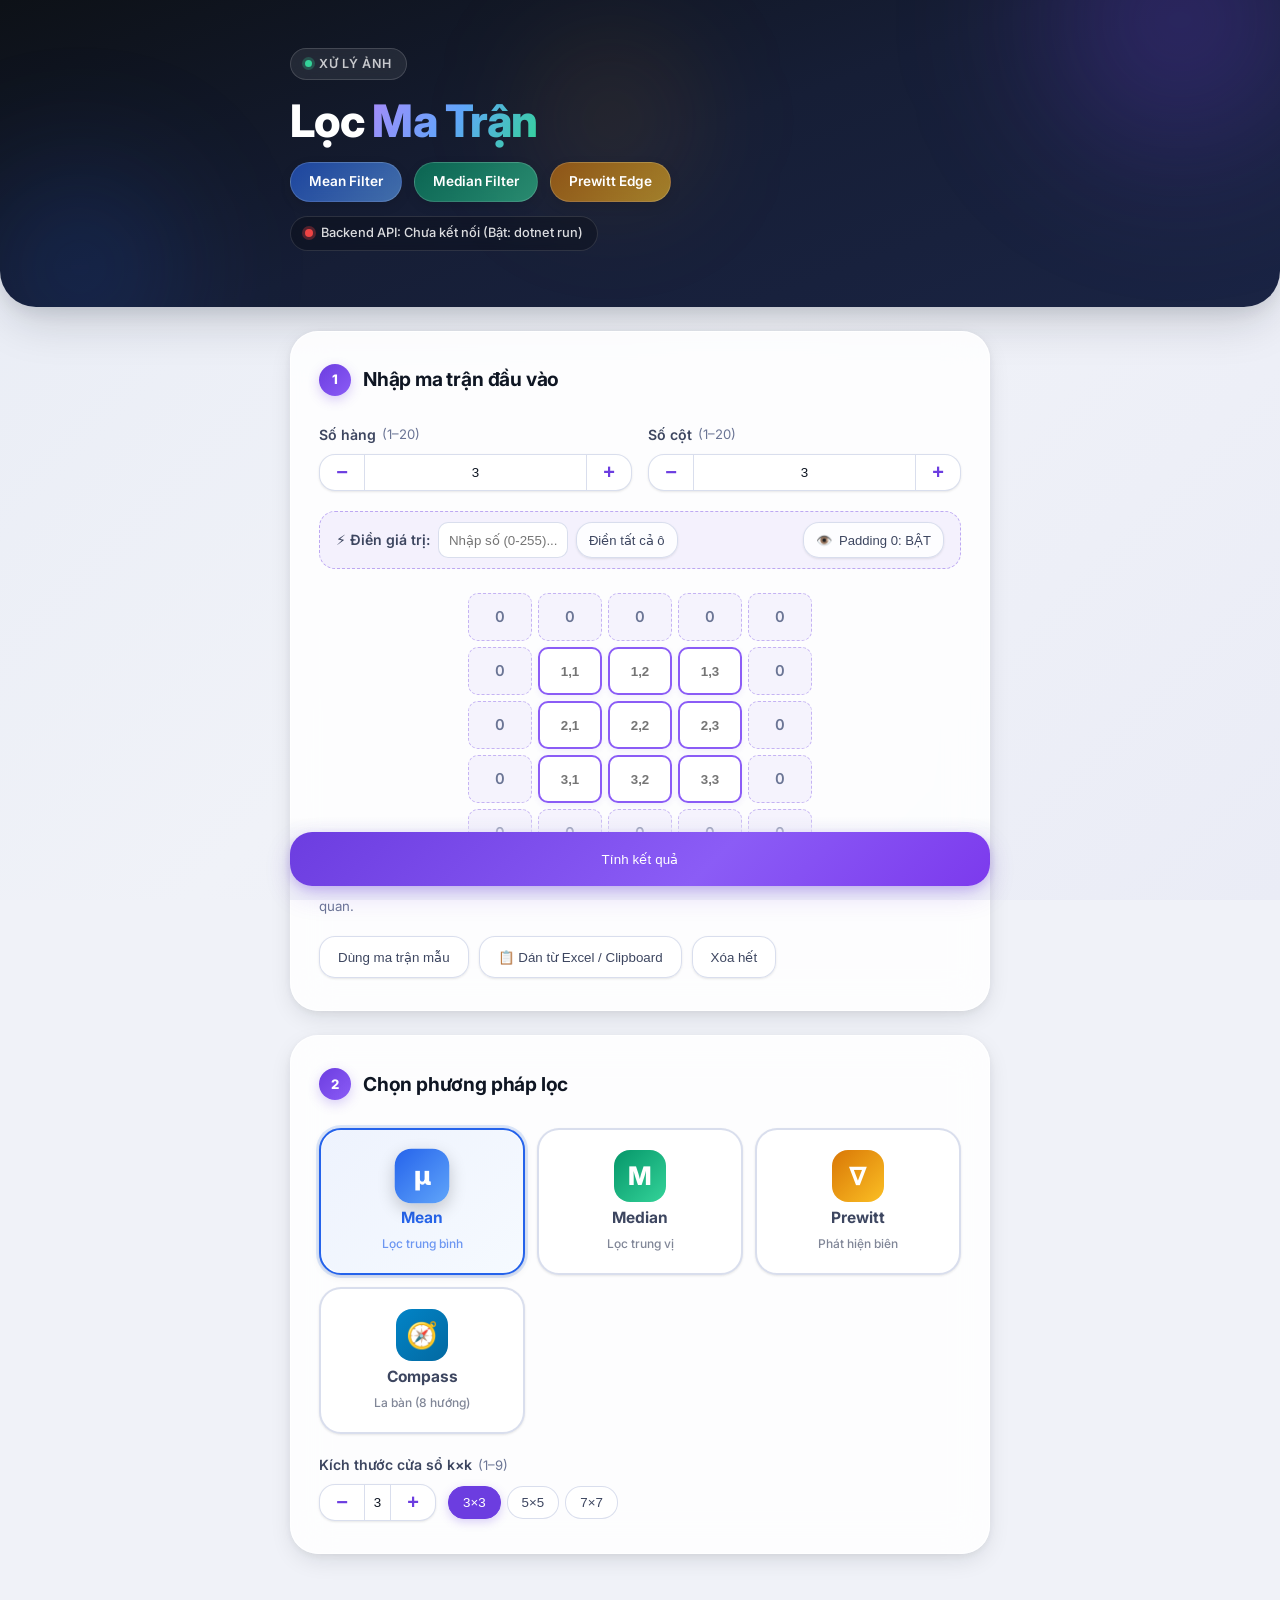
==== commit 2d31c2f2: "feat: them phuong phap phat hien bien la ban Compass 8 huong" ====
--- a/frontend/index.html
+++ b/frontend/index.html
@@ -114,6 +114,11 @@
                     <span class="method-name">Prewitt</span>
                     <span class="method-desc">Phát hiện biên</span>
                 </button>
+                <button type="button" class="method-card" data-m="compass" aria-pressed="false">
+                    <span class="method-icon compass-icon">🧭</span>
+                    <span class="method-name">Compass</span>
+                    <span class="method-desc">La bàn (8 hướng)</span>
+                </button>
             </div>
 
             <div class="field-group" style="margin-top:20px">
@@ -157,6 +162,32 @@
                 </div>
                 <p class="hint">💡 Bạn có thể bấm chọn mẫu nhanh ở trên hoặc tự do sửa từng ô. <b>Quy ước tích chập Prewitt:</b> kernel được lật 180° trước khi nhân với cửa sổ.</p>
             </div>
+
+            <!-- COMPASS SECTION -->
+            <div id="compassSection" hidden>
+                <div class="prewitt-toolbar">
+                    <span class="toolbar-label">⚡ Mẫu mặt nạ gốc K₀:</span>
+                    <div class="prewitt-presets" role="group" aria-label="Mẫu mặt nạ La bàn">
+                        <button type="button" class="preset-chip active" id="btnCompassStd" title="Mặt nạ gốc Prewitt chuẩn">Prewitt chuẩn</button>
+                        <button type="button" class="preset-chip" id="btnCompassDiag" title="Mặt nạ gốc từ vở ghi">Vở ghi</button>
+                        <button type="button" class="preset-chip" id="btnCompassKirsch" title="Mặt nạ gốc Kirsch (trọng số 5 và -3)">Kirsch (5, -3)</button>
+                        <button type="button" class="preset-chip" id="btnRotateCompassCCW" title="Thử xoay mặt nạ gốc 45° ngược chiều kim đồng hồ">⟲ Xoay thử 45° CCW</button>
+                    </div>
+                </div>
+
+                <div class="kernel-wrapper" style="grid-template-columns: 1fr;">
+                    <div class="kernel-box">
+                        <h3>Mặt nạ gốc K₀ <span class="kernel-label" id="labelCompassBase">0° (Gốc)</span></h3>
+                        <div class="scroll"><div id="compassBaseKernel"></div></div>
+                        <p class="hint" style="margin-top: 8px;">💡 Bạn có thể sửa từng ô trong mặt nạ gốc K₀. 8 hướng la bàn bên dưới sẽ tự động xoay ngược chiều kim đồng hồ (45° CCW) theo mặt nạ này.</p>
+                    </div>
+                </div>
+
+                <div style="margin-top: 20px;">
+                    <h4 style="margin: 0 0 10px; font-size: 0.95rem; color: var(--ink);">🧭 8 Mặt nạ la bàn sinh tự động (Xoay 45° ngược KĐH):</h4>
+                    <div class="compass-8-grid" id="compass8Preview"></div>
+                </div>
+            </div>
         </section>
 
         <!-- CTA BAR -->
--- a/frontend/style.css
+++ b/frontend/style.css
@@ -499,6 +499,7 @@
 .mean-icon { background: linear-gradient(135deg, var(--mean-a), var(--mean-b)); color: #fff; }
 .median-icon { background: linear-gradient(135deg, var(--median-a), var(--median-b)); color: #fff; }
 .prewitt-icon { background: linear-gradient(135deg, var(--prewitt-a), var(--prewitt-b)); color: #fff; }
+.compass-icon { background: linear-gradient(135deg, #0284c7, #0369a1); color: #fff; }
 
 .method-card[aria-pressed="true"] .method-icon { box-shadow: 0 6px 16px rgba(0,0,0,.2); transform: scale(1.05); }
 
@@ -589,6 +590,70 @@
   display: flex;
   align-items: center;
   justify-content: space-between;
+}
+
+/* ================================================================
+   COMPASS 8 DIRECTIONS GRID PREVIEW
+================================================================ */
+.compass-8-grid {
+  display: grid;
+  grid-template-columns: repeat(auto-fill, minmax(130px, 1fr));
+  gap: 12px;
+  margin-top: 10px;
+}
+.compass-mini-card {
+  background: var(--cell);
+  border: 1.5px solid var(--line);
+  border-radius: var(--radius-sm);
+  padding: 10px 8px;
+  text-align: center;
+  transition: transform .15s ease, border-color .15s ease, box-shadow .15s ease;
+  box-shadow: var(--sh-xs);
+}
+.compass-mini-card:hover {
+  border-color: var(--a2);
+  transform: translateY(-2px);
+  box-shadow: var(--sh-sm);
+}
+.compass-mini-title {
+  font-size: .74rem;
+  font-weight: 700;
+  color: var(--a1);
+  margin-bottom: 6px;
+  white-space: nowrap;
+  overflow: hidden;
+  text-overflow: ellipsis;
+}
+.compass-mini-grid {
+  display: grid;
+  grid-template-columns: repeat(3, 1fr);
+  gap: 3px;
+  width: 84px;
+  margin: 0 auto;
+}
+.compass-mini-cell {
+  height: 24px;
+  display: flex;
+  align-items: center;
+  justify-content: center;
+  background: var(--pad);
+  border-radius: 3px;
+  font-size: .72rem;
+  font-weight: 700;
+  color: var(--ink);
+  font-family: ui-monospace, monospace;
+}
+.compass-mini-cell.neg {
+  color: #dc2626;
+  background: rgba(220, 38, 38, 0.08);
+}
+.compass-mini-cell.pos {
+  color: #2563eb;
+  background: rgba(37, 99, 235, 0.08);
+}
+.compass-mini-cell.zero {
+  color: var(--muted);
+  opacity: 0.55;
 }
 
 /* ================================================================
